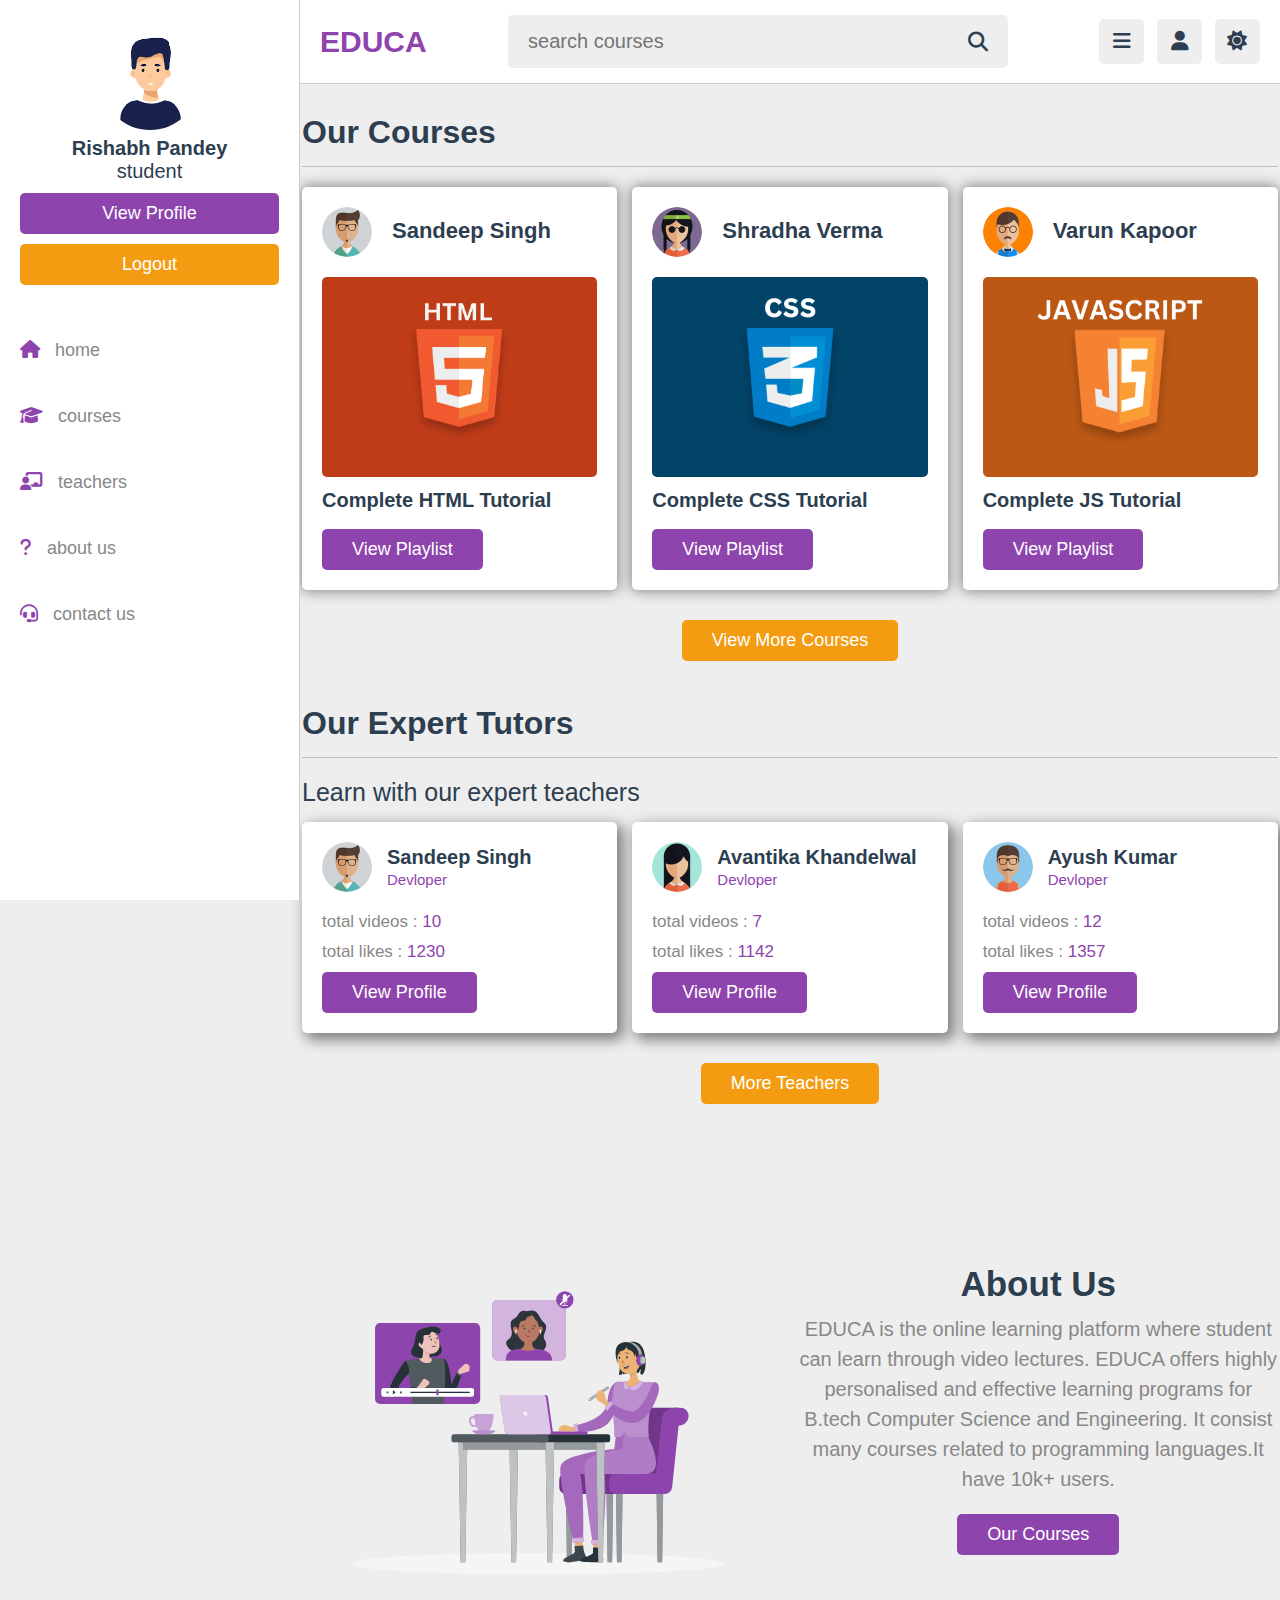
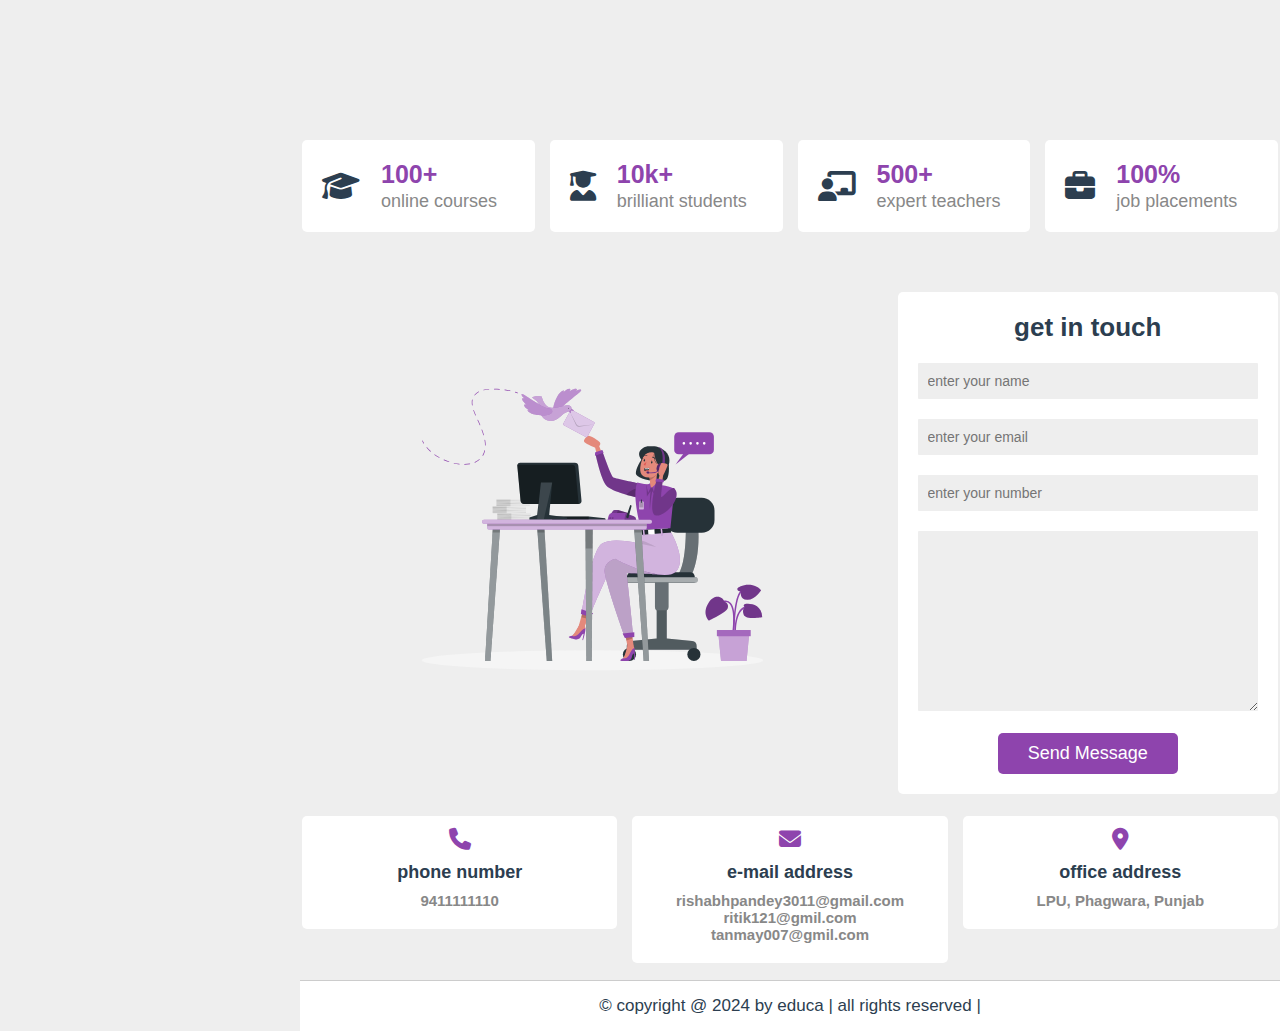
==== index.html @ 00b754bc "Add files via upload" ====
<!DOCTYPE html>
<html lang="en">
<head>
    <meta charset="UTF-8">
    <meta name="viewport" content="width=device-width, initial-scale=1.0">
    <title>
       EDUCA
    </title>
    <link rel="stylesheet" href="https://fonts.googleapis.com/css2?family=Material+Symbols+Outlined:opsz,wght,FILL,GRAD@48,400,0,0" />
    <link rel="stylesheet" href="https://fonts.googleapis.com/css2?family=Material+Symbols+Rounded:opsz,wght,FILL,GRAD@48,400,1,0" />
    <link rel="stylesheet" href="https://cdnjs.cloudflare.com/ajax/libs/font-awesome/6.4.2/css/all.min.css">
    <link rel="stylesheet" href="projectcss.css">
</head>
<body>

  <!--header section start-->
    <header class="header">
      <section class="flex">
        <a href="home.html" class="logo">EDUCA</a>
        <form action="" method="post" class="search">
          <input type="text" name="search_box" placeholder="search courses"
          required maxlength="100">
          <button type="submit" class="fas fa-search" name="search_box"></button>  
        </form>
        <div class="icon">
          <div id="menu-btn" class="fas fa-bars"></div>
          <div id="search-btn" class="fas fa-search"></div>
          <div id="user-btn" class="fas fa-user"></div>
          <div id="toggle-btn" class="fas fa-sun"></div>
        </div>

        <div class="profile">
          <img src="avatar.png" alt="image">
          <h3>Rishabh Pandey</h3>
          <span>student</span>
          <a href="profile.html" class="btn">view profile</a>
          <div class="flex-btn">
            <a href="sign.html" class="option-btn">logout</a>
            <a href="sign.html" class="option-btn">register</a>
          </div>
        </div>
      </section>
    </header>
    <!--end of header-->
    <!--side bar section starts-->
    <div class="side-bar">
      <div class="close-side-bar">
        <i class="fas fa-times"></i>
      </div>
      
      <div class="profile">
        <img src="avatar.png" alt="image">
        <h3>Rishabh Pandey</h3>
        <span>student</span>
        <a href="profile.html" class="btn">view profile</a>
        <div class="flex-btn">
          <a href="sign.html" class="option-btn">logout</a>
          
        </div>
      </div>
      
      <nav class="navbar">
        <a href="home.html"><i class="fas fa-home"></i><span>home</span></a>
        <a href="#courses"><i class="fas fa-graduation-cap"></i><span>courses</span></a>
        <a href="#te"><i class="fas fa-chalkboard-user"></i><span>teachers</span></a>
        <a href="#aboutus"><i class="fas fa-question"></i><span>about us</span></a>
        <a href="#contact"><i class="fas fa-headset"></i><span>contact us</span></a>
      </nav>
    </div>
    <!--side bar section ends-->
   
    <!--courses section starts-->
    <section class="courses" id="courses" >
        <h1 class="heading">Our Courses</h1>
        <div class="box-container">
            <div class="box">
                <div class="tutor">
                    <img src="image/avatar1 (1).jpg" alt="">
                    <div>
                        <h3>Sandeep Singh</h3>
                    </div>
                </div>
                <img src="image/html.jpg" class="thumb" alt="thumbnail">
                <h3 class="title">Complete HTML Tutorial</h3>
                <a target="_blank" href="https://drive.google.com/drive/folders/1hpaNlPr7JvucEAEmFZwXXYD8L1xDHANa" class="inline-btn">view playlist</a>
            </div>
            <div class="box">
                <div class="tutor">
                    <img src="image/avatar1 (2).jpg" alt="">
                    <div>
                        <h3>Shradha Verma</h3>
                    </div>
                </div>
                <img src="image/css.jpg" class="thumb" alt="thumbnail">
                <h3 class="title">Complete CSS Tutorial</h3>
                <a target="_blank" href="https://drive.google.com/drive/folders/1hpaNlPr7JvucEAEmFZwXXYD8L1xDHANa" class="inline-btn">view playlist</a>
            </div>
            <div class="box">
                <div class="tutor">
                    <img src="image/avatar1 (3).jpg" alt="">
                    <div>
                        <h3>Varun Kapoor</h3>
                    </div>
                </div>
                <img src="image/Jss.jpg" class="thumb" alt="thumbnail">
                <h3 class="title">Complete JS Tutorial</h3>
                <a target="_blank" href="https://drive.google.com/drive/folders/1hpaNlPr7JvucEAEmFZwXXYD8L1xDHANa" class="inline-btn">view playlist</a>
            </div>
        </div>
        <div class="more-btn">
          <a href="courses.html" class="inline-option-btn">view more courses</a>
        </div>
    </section>
    <!--courses section ends-->
     <!--teacher section starts-->
     <section class="teachers" id="te">
      <h1 class="heading"> Our Expert tutors</h1>
      <div class="tut"><p>Learn with our expert teachers</p>
      </div>
      <div class="box-container">
        <div class="box">
        <div class="tutor">
         <img src="image/avatar1 (1).jpg" alt="image">
         <div>
          <h3>Sandeep Singh</h3>
          <span>Devloper</span>
         </div>
        </div>
        <p>total videos : <span>10</span></p>
        <p>total likes : <span>1230</span></p>
        <a href="" class="inline-btn">view profile</a>
      </div>
      <div class="box">
        <div class="tutor">
         <img src="image/avatar1 (4).jpg" alt="image">
         <div>
          <h3>Avantika Khandelwal</h3>
          <span>Devloper</span>
         </div>
        </div>
        <p>total videos : <span>7</span></p>
        <p>total likes : <span>1142</span></p>
        <a href="" class="inline-btn">view profile</a>
      </div>
      <div class="box">
        <div class="tutor">
         <img src="image/avatar1 (5).jpg" alt="image">
         <div>
          <h3>Ayush Kumar</h3>
          <span>Devloper</span>
         </div>
        </div>
        <p>total videos : <span>12</span></p>
        <p>total likes : <span>1357</span></p>
        <a href="" class="inline-btn">view profile</a>
      </div>
    </div>
    <div class="more-btn">
      <a href="" class="inline-option-btn">more teachers</a>
    </div>

    </section>
    <!--teacher section ends-->
 <!--about section starts-->
 <section class="about" id="aboutus">
  <div class="row">
    <div class="image">
      <img src="image/about-img.svg" alt="about us">
    </div>
    <div class="content">
      <h3>About Us</h3>
      <p>EDUCA is the online learning platform where student can learn through video lectures. 
        EDUCA offers highly personalised and effective learning programs for B.tech Computer Science and Engineering. 
        It consist many courses related to programming languages.It have 10k+ users.</p>
      <a href="courses.html" class="inline-btn">our courses</a>
    </div>
  </div>
  <div class="box-container">
    <div class="box">
      <i class="fas fa-graduation-cap"></i>
      <div>
        <h3>100+</h3>
        <span>online courses</span>

      </div>
    </div>
    <div class="box">
      <i class="fas fa-user-graduate"></i>
      <div>
        <h3>10k+</h3>
        <span>brilliant students</span>
      </div>
    </div>
    <div class="box">
      <i class="fas fa-chalkboard-user"></i>
      <div>
        <h3>500+</h3>
        <span>expert teachers</span>

      </div>
    </div>
    <div class="box">
      <i class="fa fa-briefcase"></i>
      <div>
        <h3>100%</h3>
        <span>job placements</span>

      </div>
    </div>
  </div>
</section>
<!--about section ends-->
 <!--contact section starts-->
 <section class="contact" id="contact">
  <div class="row">
    <div class="image">
      <img src="image/contact.svg" alt="img">
    </div>
    <form action="index.html" method="post">
      <h3>get in touch</h3>
      <input type="text" placeholder="enter your name" required maxlength="100" name="name" class="box">
      <input type="text" placeholder="enter your email" required maxlength="100" name="email" class="box">
      <input type="text" placeholder="enter your number" required maxlength="100" name="number" class="box">
      <textarea name="msg" class="box" placeholder="enter your message" required cols="30" rows="10">
      </textarea>   
      <input type="submit" value="send message" class="inline-btn" name="submit" >   
    </form>
  </div>
  <div class="box-container">
    <div class="box">
      <i class="fas fa-phone">
        <h3>phone number</h3>
        <a href="tel:9411111110">9411111110</a>
      </i>
    </div>
    <div class="box">
      <i class="fas fa-envelope">
        <h3>e-mail address</h3>
        <a href="mailto:rishabhpandey3011@gmail.com">rishabhpandey3011@gmail.com</a>
        <a href="mailto:ritik121@gmil.com">ritik121@gmil.com</a>
        <a href="mailto:tanmay007@gmil.com">tanmay007@gmil.com</a>
      </i>
    </div>
    <div class="box">
      <i class="fas fa-map-marker-alt">
        <h3>office address</h3>
        <a href="#">LPU, Phagwara, Punjab</a>
      </i>
    </div>
  </div>
</section>
<!--contact section ends-->

    <!--footer section starts-->
    <footer class="footer">
      &copy; copyright @ 2024 by <span>educa</span> | all rights reserved |
    </footer>
    <!--footer section ends-->


    <script src="projectjs.js"></script>

</body>
</html>
---- projectcss.css ----
@import url('https://fonts.googleapis.com/css2?family=Nunito+Sans:opsz,wght@6..12,200;6..12,300;6..12,400;6..12,500;6..12,600&display=swap');

:root{
    --main-color:#8e44ad;
    --red:#e74c3c;
    --orange:#f39c12;
    --white:#fff;
    --black:#2c3e50;
    --light-color:#888;
    --light-bg:#eee;
    --border:.1rem solid rgba(0,0,0,.2);
}

*{
    font-family: 'Nunito Sans', sans-serif;
    margin: 0;padding: 0;
    box-sizing: border-box;
    outline: none; border: none;
    text-decoration: none;
    scroll-behavior: smooth;
}

*::selection{
    background-color: var(--orange);
    color: #fff;
}

*::-webkit-scrollbar{
    height: 5rem;
    width: 1rem;
}
*::-webkit-scrollbar-track{
    background-color: transparent;
}
*::-webkit-scrollbar-thumb{
    background-color: var(--light-color);
}
html{
    font-size: 62.5%;
    overflow-x: hidden;
}
body{
    background-color: var(--light-bg);
    padding-left: 30rem;
}
body.dark{
    --light-color:#aaa;
    --light-bg:#333;
    --black:#fff;
    --white:#222;
    --border:.1rem solid rgba(255,255,255,.2);
 }
body.active{
    padding-left: 0;
}
section{
    padding: .2rem;
    max-width: 1200px;
    margin: 0 auto;
}
.btn,
.option-btn,
.delete-btn,
.inline-btn,
.inline-option-btn,
.inline-delete-btn{
    border-radius: .5rem;
    padding: 1rem 3rem;
    font-size: 1.8rem;
    color: #fff;
    margin-top: 1rem;
    text-transform: capitalize;
    cursor: pointer;
    text-align: center;
}
.btn,
.option-btn,
.delete-btn{
    display: block;
    width: 100%;
}
.inline-btn,
.inline-option-btn,
.inline-delete-btn{
    display: inline-block;
}
.btn,
.inline-btn{
    background-color: var(--main-color);
}
.option-btn,
.inline-option-btn{
    background-color: var(--orange);
    
}
.delete-btn,
.inline-delete-btn{
    background-color: var(--red);
}
.btn:hover,
.option-btn:hover,
.delete-btn:hover,
.inline-btn:hover,
.inline-option-btn:hover,
.inline-delete-btn:hover{
    background-color: var(--black);
    color: var(--white);
}
.flex-btn{
    display: flex;
    gap: 0.8rem;
}
.heading{
    padding-bottom: 1.5rem;
    border-bottom: var(--border);
    font-size: 2.5rem;
    color:var(--black);
    text-transform: capitalize;
    margin-bottom: 2rem;
}
.header{
    background-color: var(--white);
    border-bottom: var(--border);
    position: sticky;
    top: 0; left: 0; right: 0;
    z-index: 1000;
}
.header .flex{
    padding: 1.5rem 2rem;
    position: relative;
    display: flex;
    align-items: center;
    justify-content: space-between;
}
.header .flex .logo{
    font-size: 3rem;
    color: var(--main-color);
    font-weight: bolder;
}
.header .flex .search{
    width: 50rem;
    border-radius: .5rem;
    display: flex;
    align-items: center;
    gap: 2.5rem;
    padding: 1.5rem 2rem;
    background-color: var(--light-bg);
}
.header .flex .search input{
    width: 100%;
    background: none;
    font-size: 2rem;
    color: var(--black);
}
.header .flex .search button{
    font-size: 2rem;
    color: var(--black);
    cursor: pointer;
    background: none;
}
.header .flex .search button:hover{
    color: var(--main-color);
}
.header .flex .icon div{
    font-size: 2rem;
    color: var(--black);
    border-radius: .5rem;
    height: 4.5rem;
    cursor: pointer;
    width: 4.5rem;
    line-height: 4.4rem;
    background-color: var(--light-bg);
    text-align: center;
    margin-left: 1rem;
}
.header .flex .icon div:hover{
    background-color: var(--black);
    color: var(--white);
}
#search-btn{
    display: none;
}
.header .flex .profile{
    position: absolute;
    top: 120%; right: 2rem;
    background-color: var(--white);
    border-radius: 5rem;
    padding: 2rem;
    text-align: center;
    width: 30rem;
    transform: scale(0);
    transform-origin: top right;
    transition: .15s linear;
}
.header .flex .profile.active{
    transform: scale(1);
}
.header .flex .profile img{
    height: 10rem;
    width: 10rem;
    border-radius: 50%;
    object-fit: cover;
    margin-bottom: .5rem;
}
.header .flex .profile h3{
    font-size: 2rem;
    color: var(--black);
}
.header .flex .profile span{
    color: var(--light-color);
    font-size: 1.6rem;
}
.side-bar{
    position: fixed;
    top: 0; left: 0;
    height: 100vh;
    width:30rem;
    background-color: var(--white);
    border-right: var(--border);
    z-index: 1200;
}
.side-bar .close-side-bar{
    text-align: right;
    padding: 2rem;
    padding-bottom: 0;
    display: none;
}
.side-bar .close-side-bar i{
    height: 4.5rem;
    width: 4.5rem;
    line-height: 4.4rem;
    font-size: 2.5rem;
    color: #fff;
    cursor: pointer;
    background-color: var(--red);
    text-align: center; 
    border-radius: .5rem;
}
.side-bar .close-side-bar i:hover{
    background-color: var(--black);
}
.side-bar .profile{
    padding: 3rem 2rem;
    text-align: center;
}
.side-bar .profile img{
    height: 10rem;
    width: 10rem;
    border-radius: 50%;
    object-fit: cover;
    margin-bottom: .5rem;
}
.side-bar .profile h3{
    font-size: 2rem;
    color: var(--black);
}
.side-bar .profile span{
    font-size: 2rem;
    color: var(--black);
}
.side-bar .navbar a{
    display: block;
    padding: 2rem;
    margin: .5rem 0;
    font-size: 1.8rem;
}
.side-bar .navbar a i{
    color: var(--main-color);
    margin-right: 1.5rem;
    transition: .15s linear;
}
.side-bar .navbar a span{
    color: var(--light-color);
}
.side-bar .navbar a:hover{
    background-color: var(--light-bg);
}
.side-bar .navbar a:hover i{
    margin-right: 2.5rem;
}
.side-bar.active{
    left: -31rem;
}
.courses .heading{
    padding-top: 2.8rem;
    font-size: 3.2rem;
}
.courses .box-container{
    display: grid;
    grid-template-columns: repeat(auto-fit,minmax(30rem , 1fr));
    gap: 1.5rem;
    align-items: flex-start;
    justify-content: center;
}
.courses .box-container .box{
    border-radius: .5rem;
    background-color: var(--white);
    padding: 2rem;
    box-shadow: 0px 0px 14px 1px grey;
}
.courses .box-container .box .tutor{
    margin-bottom: 2rem;
    display: flex;
    align-items: center;
    gap: 2rem;
}
.courses .box-container .box .tutor img{
    width: 5rem;
    height: 5rem;
    border-radius: 50%;
    object-fit: cover;
}
.courses .box-container .box h3{
    font-size: 2.2rem;
    color: var(--black);
    margin-bottom: .2rem;
}
.courses .box-container .box .thumb{
    width: 100%;
    border-radius: .5rem;
    height: 20rem;
    object-fit: cover;
}
.courses .box-container .box .title{
    font-size: 2rem;
    column-rule: var(--black);
    margin-top: .5rem;
    padding: .5rem 0;
}
.courses .more-btn{
    margin-top: 2rem;
    text-align: center;
    padding-bottom: 4rem;
}
.about .row{
    display: flex;
    align-items: center;
    gap: 1.7rem;
    flex-wrap: wrap;
}
.about .row .image{
    flex:1 1 40rem;
}
.about .row .image img{
    width: 100%;
    height: 60rem;
}
.about .row .content{
    flex: 1 1 40rem;
    text-align: center;
}
.about .row .content h3{
    font-size: 3.5rem;
    color: var(--black);
}
.about .row .content p{
    line-height: 3rem;
    font-size: 2rem;
    color: var(--light-color);
    padding: 1rem 0;
}
.about .box-container{
    margin-top: 3rem;
    display: flex;
    gap: 1.5rem;
    flex-wrap: wrap;
}
.about .box-container .box{
    flex: 1 1 20rem;
    display: flex;
    background-color: var(--white);
    border-radius: .5rem;
    padding: 2rem;
    align-items: center;
    gap: 2.1rem;
}
.about .box-container .box i{
    font-size: 3rem;
    color: var(--black)
}
.about .box-container .box h3{
    color: var(--main-color);
    font-size: 2.5rem;
    margin-bottom: .2rem;
}
.about .box-container .box span{
    font-size: 1.8rem;
    color: var(--light-color);
}
.teachers .heading{
    font-size: 3.2rem;
}
.teachers .tut p{
    font-size: 2.5rem;
    color: var(--black);
    padding-bottom: 1.5rem;
}
.teachers .box-container{
    display: grid;
    grid-template-columns: repeat(auto-fit, minmax(30rem,1fr));
    gap: 1.5rem;
    align-items: flex-start;
    justify-content: center;
}
.teachers .box-container .box{
    border-radius: .5rem;
    padding: 2rem;
    background-color: var(--white);
    box-shadow: 5px 5px 14px 2px grey;
}
.teachers .box-container .box .tutor{
    margin-bottom: 1rem;
    display: flex;
    align-items: center;
    gap: 1.5rem;
}
.teachers .box-container .box .tutor img{
    height: 5rem;
    width: 5rem;
    object-fit: cover;
    border-radius: 50%;
}
.teachers .box-container .box .tutor h3{
    color: var(--black);
    font-size: 2rem;
    margin-bottom: .2rem;
}
.teachers .box-container .box .tutor span{
    color: var(--main-color);
    font-size: 1.5rem;
}
.teachers .box-container .box p{
    padding-top: 1rem;
    font-size: 1.7rem;
    color: var(--light-color);
}
.teachers .box-container .box p span{
    color: var(--main-color);
} 
.teachers .more-btn{
    margin-top: 2rem;
    text-align: center;
} 
.contact .row{
    display: flex;
    align-items: center;
    gap: 1.5rem;
    flex-wrap: wrap;
}
.contact .row .image{
    flex: 1 1 50rem;
}
.contact .row .image img{
    height: 44rem;
    width: 100%;
}
.contact .row form{
    flex: 1 1 30rem;
    background-color: var(--white);
    border-radius: .5rem;
    padding: 2rem;
    text-align: center;
    margin-top: 5.6rem;
}
.contact .row form h3{
    font-size: 2.6rem;
    margin-bottom: 1rem;
    color: var(--black);
}
.contact .row form .box{
    width: 100%;
    margin: 1rem 0;
    border-radius: .1rem;
    background-color: var(--light-bg);
    padding: 1rem;
    color: var(--black);
    font-size: 1.4rem;    
}
.contact .box-container{
    margin-top: 2.2rem;
    display: flex;
    align-items: flex-start;
    gap: 1.5rem;
    flex-wrap: wrap;
}
.contact .box-container .box{
    flex: 1 1 30rem;
    border-radius: .5rem;
    background-color: var(--white);
    padding: 1.2rem;
    text-align: center;
}
.contact .box-container .box i{
    font-size: 2.2rem;
    color: var(--main-color);
    margin-bottom: 1rem;
}
.contact .box-container .box h3{
    margin: 1.3rem 0;
    font-size: 1.8rem;
    color: var(--black);
}
.contact .box-container .box a{
    display: block;
    margin-top: .4rem;
    font-size: 1.5rem;
    color: var(--light-color);
    line-height: 1.3rem;

}
.contact .box-container .box a:hover{
    text-decoration: underline;
    color: rgb(28, 28, 243);
}
.form-container{
    display: flex;
    align-items: center;
    padding-left: 8%;
    min-height: calc(100vh - 20rem);
    padding-top: 2.3rem;
}
.form-container form{
    background-color: var(--white);
    border-radius: .5rem;
    padding: 2rem;
    width: 65%;
    padding-top: 1.1rem;
    box-shadow: 7px 11px 18px 9px #999999;
}
.form-container form h3{
    text-align: center;
    font-size: 2.7rem;
    margin-bottom: 1.5rem;
    padding-top: 1.1rem;
}
.form-container form p{
    padding-top: 1.1rem;
    font-size: 2.1rem;
    color: var(--black)
}
.form-container form p span{
    color: var(--red);
}
.form-container form .box{
    width: 100%;
    border-radius: .5rem;
    margin: 1rem 0;
    font-size: 1.8rem;
    color: var(--black);
    padding: 1.4rem;
    background-color: var(--light-bg);
}
@import url('https://fonts.googleapis.com/css2?family=Poppins:wght@400;500;600&display=swap');
* {
margin: 0;
padding: 0;
box-sizing: border-box;
font-family: "Poppins", sans-serif;
}


.chatbot-toggler {
position: fixed;
bottom: 30px;
right: 35px;
outline: none;
border: none;
height: 50px;
width: 50px;
display: flex;
cursor: pointer;
align-items: center;
justify-content: center;
border-radius: 50%;
background: #724ae8;
transition: all 0.2s ease;
}
body.show-chatbot .chatbot-toggler {
transform: rotate(90deg);
}
.chatbot-toggler span {
color: #fff;
position: absolute;
}
.chatbot-toggler span:last-child,
body.show-chatbot .chatbot-toggler span:first-child  {
opacity: 0;
}
body.show-chatbot .chatbot-toggler span:last-child {
opacity: 1;
}
.chatbot {
position: fixed;
right: 35px;
bottom: 90px;
width: 420px;
background: #fff;
border-radius: 15px;
overflow: hidden;
opacity: 0;
pointer-events: none;
transform: scale(0.5);
transform-origin: bottom right;
box-shadow: 0 0 128px 0 rgba(0,0,0,0.1),
          0 32px 64px -48px rgba(0,0,0,0.5);
transition: all 0.1s ease;
}
body.show-chatbot .chatbot {
opacity: 1;
pointer-events: auto;
transform: scale(1);
}
.chatbot header {
padding: 16px 0;
position: relative;
text-align: center;
color: #fff;
background: #724ae8;
box-shadow: 0 2px 10px rgba(0,0,0,0.1);
}
.chatbot header span {
position: absolute;
right: 15px;
top: 50%;
display: none;
cursor: pointer;
transform: translateY(-50%);
}
header h2 {
font-size: 1.4rem;
}
.chatbot .chatbox {
overflow-y: auto;
height: 510px;
padding: 30px 20px 100px;
}
.chatbot :where(.chatbox, textarea)::-webkit-scrollbar {
width: 6px;
}
.chatbot :where(.chatbox, textarea)::-webkit-scrollbar-track {
background: #fff;
border-radius: 25px;
}
.chatbot :where(.chatbox, textarea)::-webkit-scrollbar-thumb {
background: #ccc;
border-radius: 25px;
}
.chatbox .chat {
display: flex;
list-style: none;
}
.chatbox .outgoing {
margin: 20px 0;
justify-content: flex-end;
}
.chatbox .incoming span {
width: 32px;
height: 32px;
color: #fff;
cursor: default;
text-align: center;
line-height: 32px;
align-self: flex-end;
background: #724ae8;
border-radius: 4px;
margin: 0 10px 7px 0;
}
.chatbox .chat p {
white-space: pre-wrap;
padding: 12px 16px;
border-radius: 10px 10px 0 10px;
max-width: 75%;
color: #fff;
font-size: 1.45rem;
background: #724ae8;
}
.chatbox .incoming p {
border-radius: 10px 10px 10px 0;
}
.chatbox .chat p.error {
color: #721c24;
background: #f8d7da;
}
.chatbox .incoming p {
color: #000;
background: #f2f2f2;
}
.chatbot .chat-input {
display: flex;
gap: 5px;
position: absolute;
bottom: 0;
width: 100%;
background: #fff;
padding: 3px 20px;
border-top: 1px solid #ddd;
}
.chat-input textarea {
height: 55px;
width: 100%;
border: none;
outline: none;
resize: none;
max-height: 180px;
padding: 15px 15px 15px 0;
font-size: 1.3rem;
}
.chat-input span {
align-self: flex-end;
color: #724ae8;
cursor: pointer;
height: 55px;
display: flex;
align-items: center;
visibility: hidden;
font-size: 2rem;
}
.chat-input textarea:valid ~ span {
visibility: visible;
}

@media (max-width: 490px) {
.chatbot-toggler {
right: 20px;
bottom: 20px;
}
.chatbot {
right: 0;
bottom: 0;
height: 100%;
border-radius: 0;
width: 100%;
}
.chatbot .chatbox {
height: 90%;
padding: 25px 15px 100px;
}
.chatbot .chat-input {
padding: 5px 15px;
}
.chatbot header span {
display: block;
}
}








.footer{
    position: relative;
    bottom: 0; right: 0; left: 0;
    background-color: var(--white);
    border-top: var(--border);
    padding: 1.5rem 1.2rem;
    text-align: center;
    color: var(--black);
    font-size: 1.7rem;
    margin-top: 1.5rem;
    z-index: 1000;
}

/*media queries*/
@media(max-width:1200px){
    body{
        padding-left: 0;
    }
    .side-bar{
        transition: .15s linear;
        left: -30rem;
    }
    .side-bar.active{
        left: 0;
        box-shadow: 0 0 0 100vw rgba(0,0,0,.7);
    }
    .side-bar .close-side-bar{
        display: block;
    }
}
@media(max-width:991px){
    html{
        font-size: 55%;
    }
}
@media(max-width:768px){
    #search-btn{
        display: inline-block;
    }
    .header .flex .search{
        position: absolute;
        top: 99%; left: 0;right: 0;
        width: auto;
        border-top: var(--border);
        border-bottom: var(--border);
        background-color: var(--white);
        clip-path: polygon(0 0,100% 0, 100% 0, 0 0);
        transition: .15s linear;
    }
    .header .flex .search.active{
        clip-path: polygon(0 0,100% 0, 100% 100%, 0 100%)
    }
}
@media(max-width:450px){
    html{
        font-size: 50%;
    }
    .heading{
        font-size: 2rem;
    }
    .flex-btn{
        flex-flow: column;
        gap: 0;
    }
}
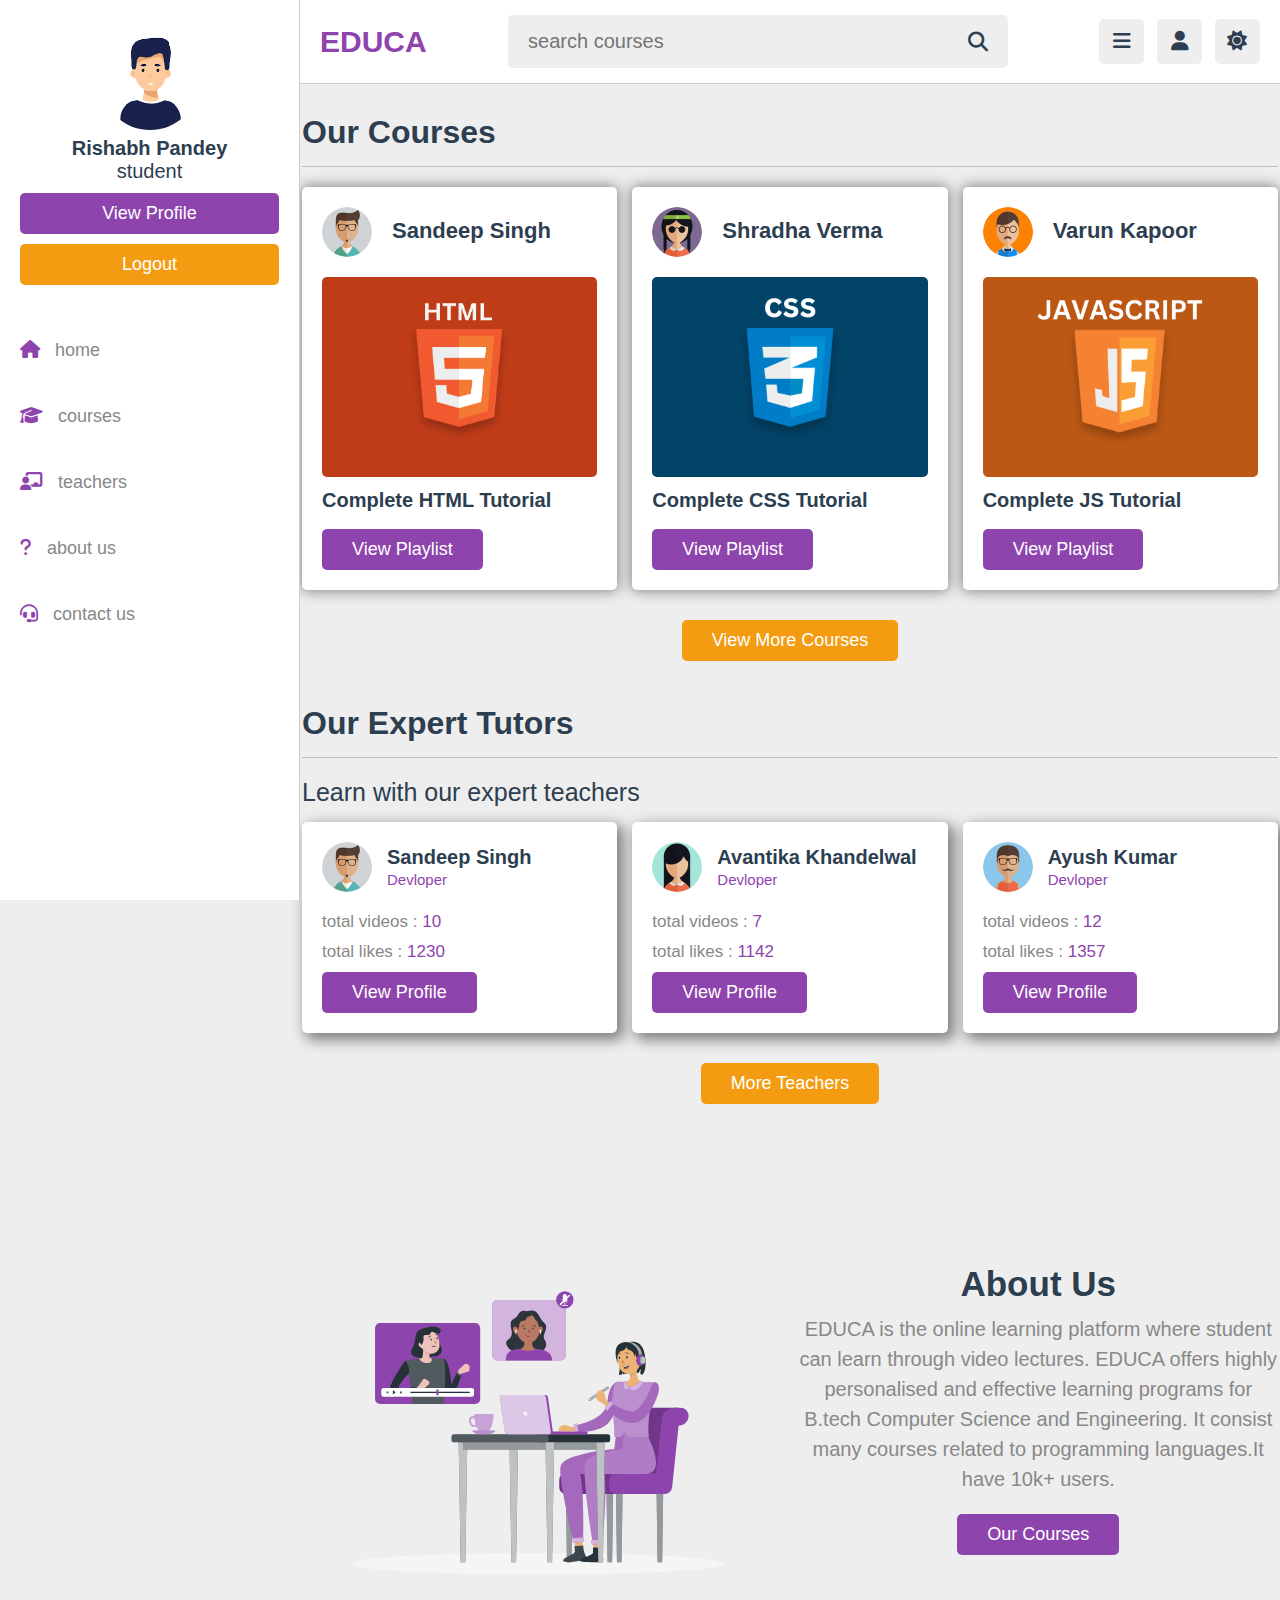
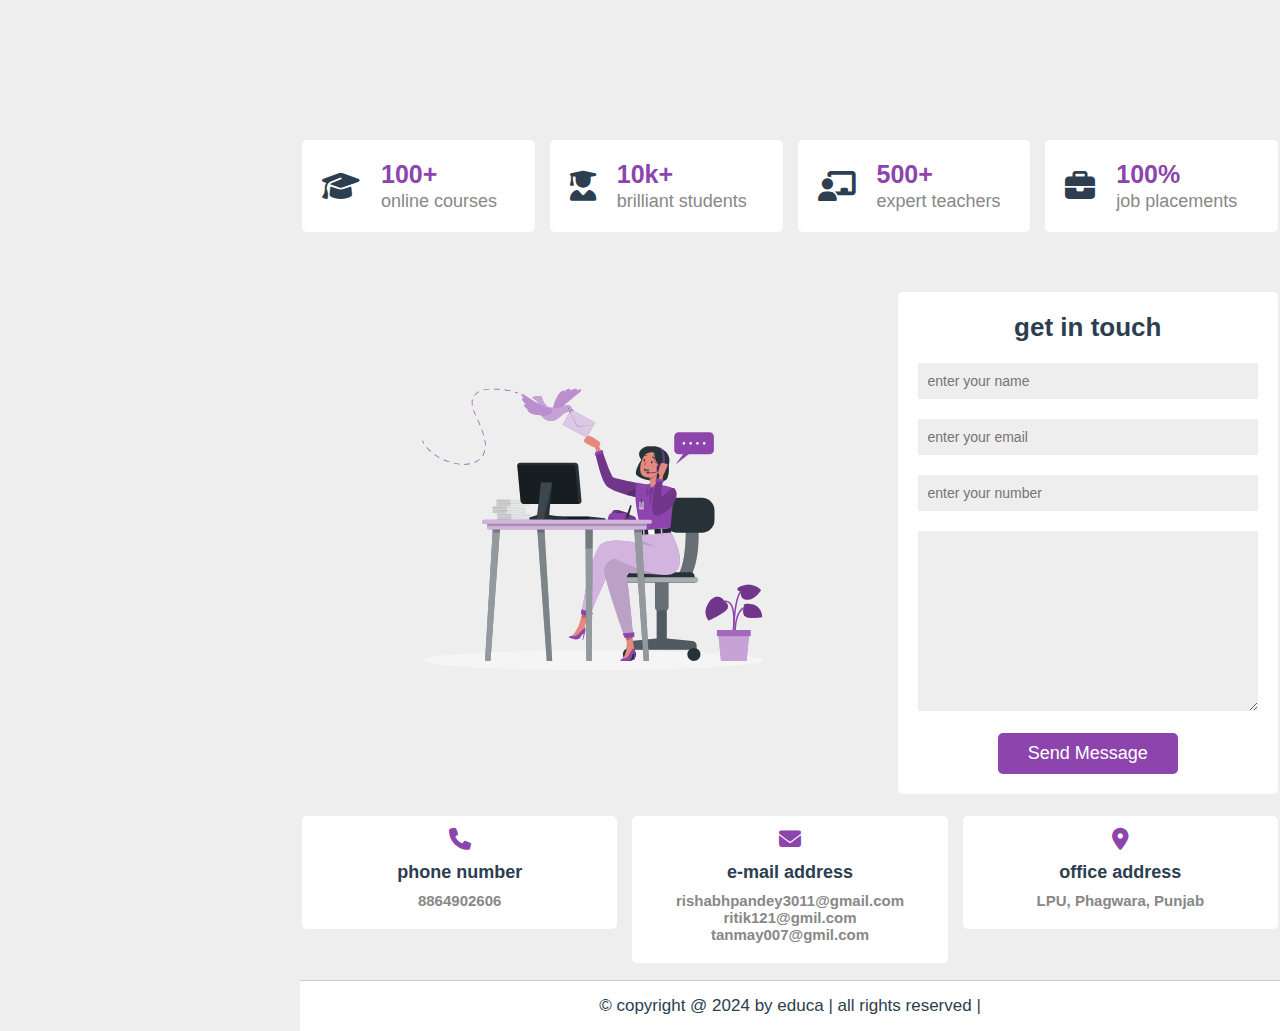
==== commit 6959aa31: "Update index.html" ====
--- a/index.html
+++ b/index.html
@@ -16,7 +16,7 @@
   <!--header section start-->
     <header class="header">
       <section class="flex">
-        <a href="home.html" class="logo">EDUCA</a>
+        <a href="index.html" class="logo">EDUCA</a>
         <form action="" method="post" class="search">
           <input type="text" name="search_box" placeholder="search courses"
           required maxlength="100">
@@ -60,7 +60,7 @@
       </div>
       
       <nav class="navbar">
-        <a href="home.html"><i class="fas fa-home"></i><span>home</span></a>
+        <a href="index.html"><i class="fas fa-home"></i><span>home</span></a>
         <a href="#courses"><i class="fas fa-graduation-cap"></i><span>courses</span></a>
         <a href="#te"><i class="fas fa-chalkboard-user"></i><span>teachers</span></a>
         <a href="#aboutus"><i class="fas fa-question"></i><span>about us</span></a>
@@ -82,7 +82,7 @@
                 </div>
                 <img src="image/html.jpg" class="thumb" alt="thumbnail">
                 <h3 class="title">Complete HTML Tutorial</h3>
-                <a target="_blank" href="https://drive.google.com/drive/folders/1hpaNlPr7JvucEAEmFZwXXYD8L1xDHANa" class="inline-btn">view playlist</a>
+                <a target="_blank" href="https://youtu.be/k7ELO356Npo?si=DeenaaqEZ4lPl-0Q" class="inline-btn">view playlist</a>
             </div>
             <div class="box">
                 <div class="tutor">
@@ -93,7 +93,7 @@
                 </div>
                 <img src="image/css.jpg" class="thumb" alt="thumbnail">
                 <h3 class="title">Complete CSS Tutorial</h3>
-                <a target="_blank" href="https://drive.google.com/drive/folders/1hpaNlPr7JvucEAEmFZwXXYD8L1xDHANa" class="inline-btn">view playlist</a>
+                <a target="_blank" href="https://youtu.be/dSJM4Gyh8jE?si=9Zi4CgKanNHMPkhH" class="inline-btn">view playlist</a>
             </div>
             <div class="box">
                 <div class="tutor">
@@ -104,7 +104,7 @@
                 </div>
                 <img src="image/Jss.jpg" class="thumb" alt="thumbnail">
                 <h3 class="title">Complete JS Tutorial</h3>
-                <a target="_blank" href="https://drive.google.com/drive/folders/1hpaNlPr7JvucEAEmFZwXXYD8L1xDHANa" class="inline-btn">view playlist</a>
+                <a target="_blank" href="https://youtube.com/playlist?list=PLGjplNEQ1it_oTvuLRNqXfz_v_0pq6unW&si=s73v75Y2kN-uIvxw" class="inline-btn">view playlist</a>
             </div>
         </div>
         <div class="more-btn">
@@ -230,7 +230,7 @@
     <div class="box">
       <i class="fas fa-phone">
         <h3>phone number</h3>
-        <a href="tel:9411111110">9411111110</a>
+        <a href="tel:8864902606">8864902606</a>
       </i>
     </div>
     <div class="box">
@@ -261,4 +261,4 @@
     <script src="projectjs.js"></script>
 
 </body>
-</html>+</html>
